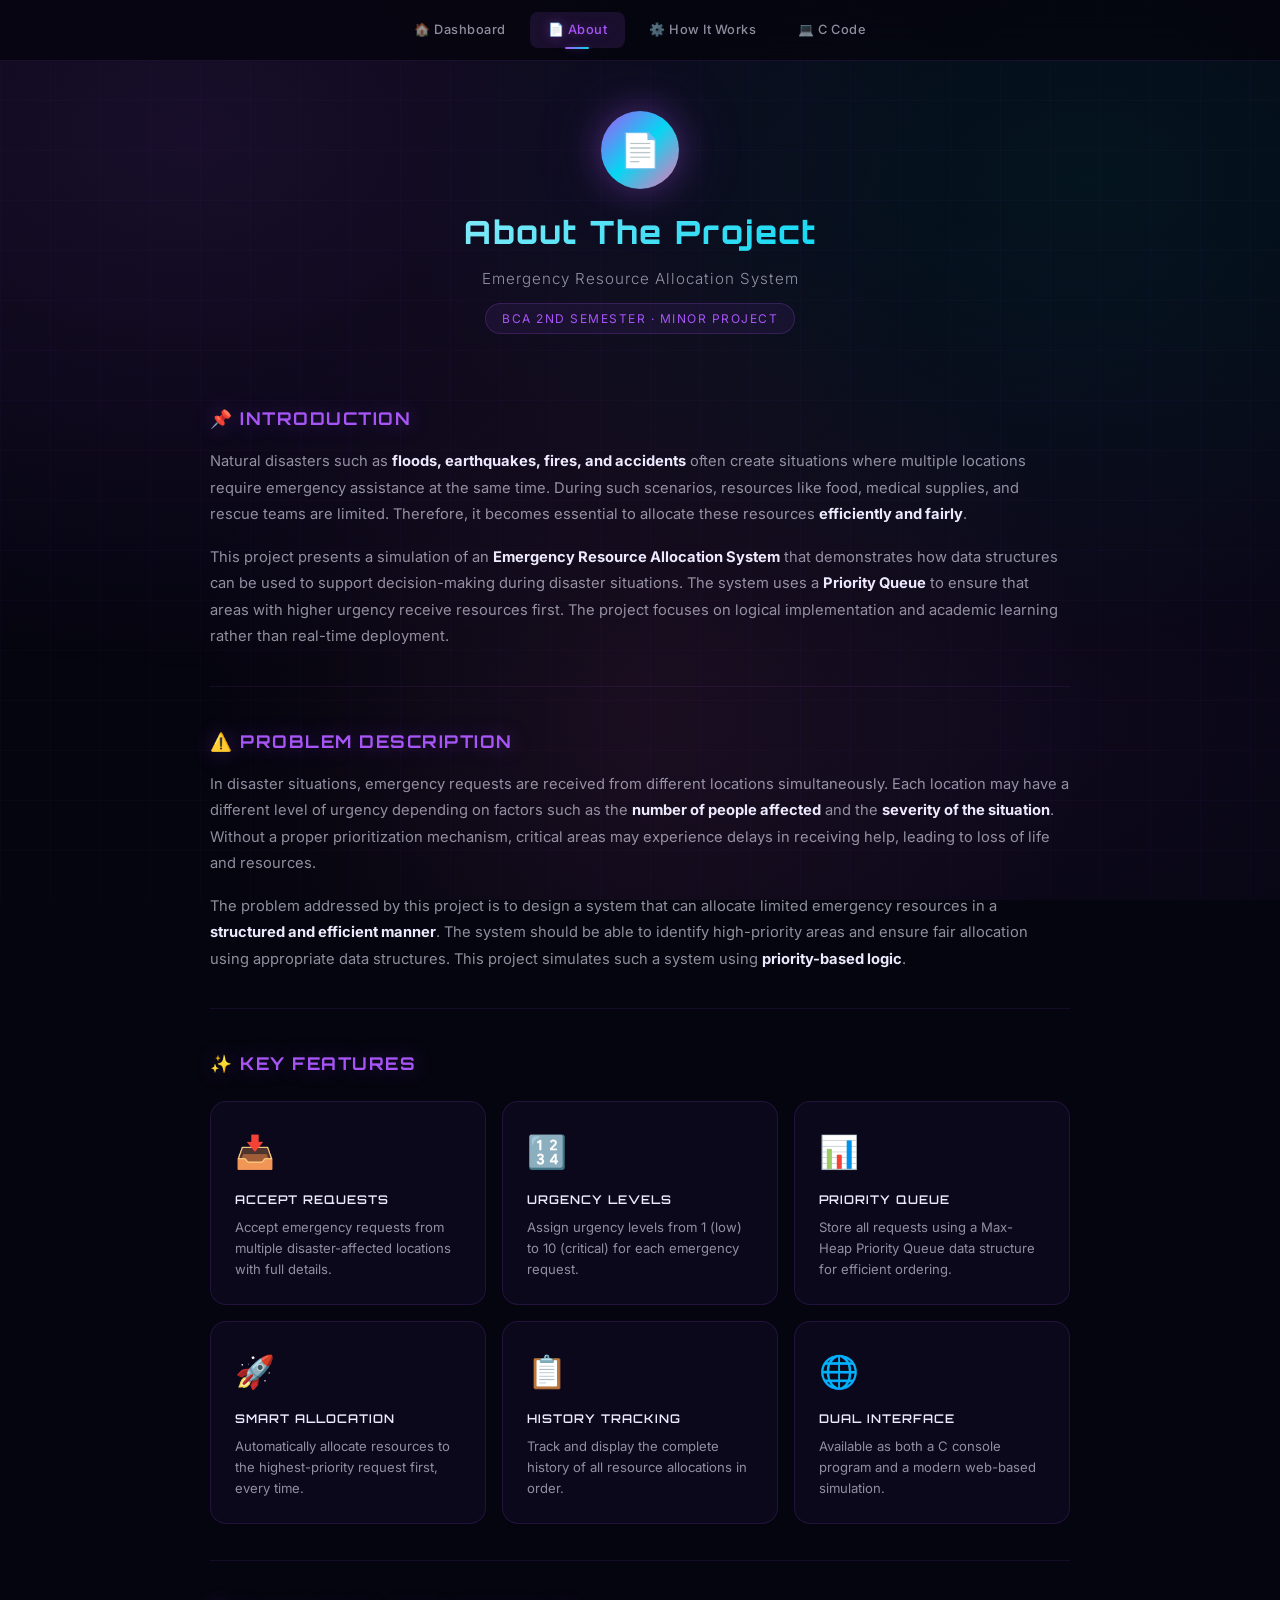
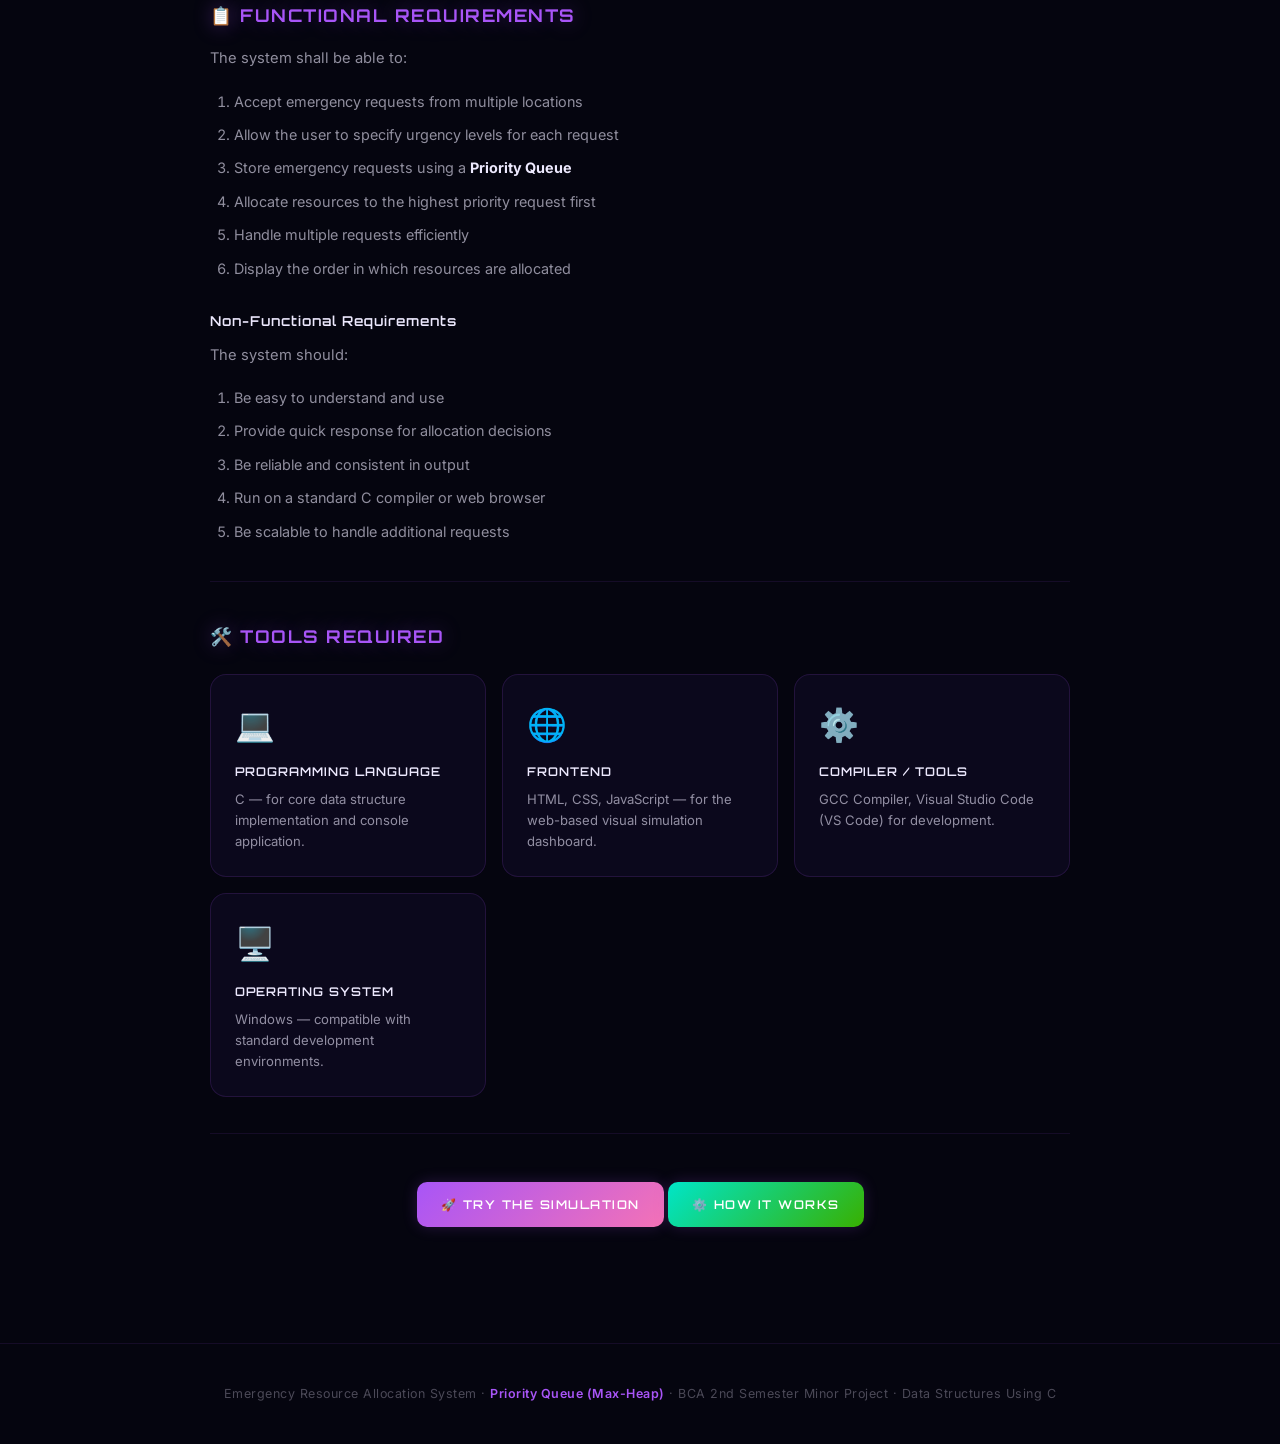
==== web/about.html @ 406c8898 "Initial commit" ====
<!DOCTYPE html>
<html lang="en">
<head>
    <meta charset="UTF-8">
    <meta name="viewport" content="width=device-width, initial-scale=1.0">
    <meta name="description" content="About the Emergency Resource Allocation System — project introduction, problem description, and objectives.">
    <title>About — Emergency Resource Allocation System</title>
    <link rel="stylesheet" href="style.css">
    <link rel="icon" href="data:image/svg+xml,<svg xmlns='http://www.w3.org/2000/svg' viewBox='0 0 100 100'><text y='.9em' font-size='90'>🚨</text></svg>">
</head>
<body>
    <canvas id="cursorCanvas"></canvas>

    <!-- ===== Navbar ===== -->
    <nav class="navbar">
        <a href="index.html" class="navbar__link">🏠 Dashboard</a>
        <a href="about.html" class="navbar__link navbar__link--active">📄 About</a>
        <a href="how-it-works.html" class="navbar__link">⚙️ How It Works</a>
        <a href="code.html" class="navbar__link">💻 C Code</a>
    </nav>

    <!-- ===== Header ===== -->
    <header class="header">
        <div class="header__icon">📄</div>
        <h1 class="header__title">About The Project</h1>
        <p class="header__subtitle">Emergency Resource Allocation System</p>
        <span class="header__badge">BCA 2nd Semester · Minor Project</span>
    </header>

    <!-- ===== Content ===== -->
    <main class="page-content">

        <!-- Introduction -->
        <h2>📌 Introduction</h2>
        <p>
            Natural disasters such as <strong>floods, earthquakes, fires, and accidents</strong> often create situations where multiple locations require emergency assistance at the same time. During such scenarios, resources like food, medical supplies, and rescue teams are limited. Therefore, it becomes essential to allocate these resources <strong>efficiently and fairly</strong>.
        </p>
        <p>
            This project presents a simulation of an <strong>Emergency Resource Allocation System</strong> that demonstrates how data structures can be used to support decision-making during disaster situations. The system uses a <strong>Priority Queue</strong> to ensure that areas with higher urgency receive resources first. The project focuses on logical implementation and academic learning rather than real-time deployment.
        </p>

        <div class="divider"></div>

        <!-- Problem Description -->
        <h2>⚠️ Problem Description</h2>
        <p>
            In disaster situations, emergency requests are received from different locations simultaneously. Each location may have a different level of urgency depending on factors such as the <strong>number of people affected</strong> and the <strong>severity of the situation</strong>. Without a proper prioritization mechanism, critical areas may experience delays in receiving help, leading to loss of life and resources.
        </p>
        <p>
            The problem addressed by this project is to design a system that can allocate limited emergency resources in a <strong>structured and efficient manner</strong>. The system should be able to identify high-priority areas and ensure fair allocation using appropriate data structures. This project simulates such a system using <strong>priority-based logic</strong>.
        </p>

        <div class="divider"></div>

        <!-- Key Features -->
        <h2>✨ Key Features</h2>
        <div class="info-grid">
            <div class="info-card">
                <div class="info-card__icon">📥</div>
                <div class="info-card__title">Accept Requests</div>
                <div class="info-card__text">Accept emergency requests from multiple disaster-affected locations with full details.</div>
            </div>
            <div class="info-card">
                <div class="info-card__icon">🔢</div>
                <div class="info-card__title">Urgency Levels</div>
                <div class="info-card__text">Assign urgency levels from 1 (low) to 10 (critical) for each emergency request.</div>
            </div>
            <div class="info-card">
                <div class="info-card__icon">📊</div>
                <div class="info-card__title">Priority Queue</div>
                <div class="info-card__text">Store all requests using a Max-Heap Priority Queue data structure for efficient ordering.</div>
            </div>
            <div class="info-card">
                <div class="info-card__icon">🚀</div>
                <div class="info-card__title">Smart Allocation</div>
                <div class="info-card__text">Automatically allocate resources to the highest-priority request first, every time.</div>
            </div>
            <div class="info-card">
                <div class="info-card__icon">📋</div>
                <div class="info-card__title">History Tracking</div>
                <div class="info-card__text">Track and display the complete history of all resource allocations in order.</div>
            </div>
            <div class="info-card">
                <div class="info-card__icon">🌐</div>
                <div class="info-card__title">Dual Interface</div>
                <div class="info-card__text">Available as both a C console program and a modern web-based simulation.</div>
            </div>
        </div>

        <div class="divider"></div>

        <!-- Functional Requirements -->
        <h2>📋 Functional Requirements</h2>
        <p>The system shall be able to:</p>
        <ol>
            <li>Accept emergency requests from multiple locations</li>
            <li>Allow the user to specify urgency levels for each request</li>
            <li>Store emergency requests using a <strong>Priority Queue</strong></li>
            <li>Allocate resources to the highest priority request first</li>
            <li>Handle multiple requests efficiently</li>
            <li>Display the order in which resources are allocated</li>
        </ol>

        <h3>Non-Functional Requirements</h3>
        <p>The system should:</p>
        <ol>
            <li>Be easy to understand and use</li>
            <li>Provide quick response for allocation decisions</li>
            <li>Be reliable and consistent in output</li>
            <li>Run on a standard C compiler or web browser</li>
            <li>Be scalable to handle additional requests</li>
        </ol>

        <div class="divider"></div>

        <!-- Tools Used -->
        <h2>🛠️ Tools Required</h2>
        <div class="info-grid">
            <div class="info-card">
                <div class="info-card__icon">💻</div>
                <div class="info-card__title">Programming Language</div>
                <div class="info-card__text">C — for core data structure implementation and console application.</div>
            </div>
            <div class="info-card">
                <div class="info-card__icon">🌐</div>
                <div class="info-card__title">Frontend</div>
                <div class="info-card__text">HTML, CSS, JavaScript — for the web-based visual simulation dashboard.</div>
            </div>
            <div class="info-card">
                <div class="info-card__icon">⚙️</div>
                <div class="info-card__title">Compiler / Tools</div>
                <div class="info-card__text">GCC Compiler, Visual Studio Code (VS Code) for development.</div>
            </div>
            <div class="info-card">
                <div class="info-card__icon">🖥️</div>
                <div class="info-card__title">Operating System</div>
                <div class="info-card__text">Windows — compatible with standard development environments.</div>
            </div>
        </div>

        <div class="divider"></div>

        <!-- CTA -->
        <p style="text-align: center;">
            <a href="index.html" class="btn-cta">🚀 Try the Simulation</a>
            <a href="how-it-works.html" class="btn-cta" style="background: linear-gradient(135deg, var(--clr-safe), #38b000);">⚙️ How It Works</a>
        </p>

    </main>

    <!-- ===== Footer ===== -->
    <footer class="footer">
        <p class="footer__text">
            Emergency Resource Allocation System · 
            <span class="footer__highlight">Priority Queue (Max-Heap)</span> ·
            BCA 2nd Semester Minor Project · Data Structures Using C
        </p>
    </footer>
    <script src="cursor.js"></script>
</body>
</html>
---- web/style.css ----
/* ============================================================
   EMERGENCY RESOURCE ALLOCATION SYSTEM
   Web Frontend — Neon Cyberpunk Design System
   ============================================================ */

@import url('https://fonts.googleapis.com/css2?family=Inter:wght@300;400;500;600;700&family=Orbitron:wght@400;500;600;700;800;900&display=swap');

/* ---- CSS Custom Properties ---- */
:root {
    /* Background */
    --bg-primary: #05050f;
    --bg-secondary: #0a0a1a;
    --bg-card: rgba(15, 10, 35, 0.7);
    --bg-card-hover: rgba(25, 15, 55, 0.85);
    --bg-glass: rgba(120, 80, 255, 0.04);
    --bg-input: rgba(120, 80, 255, 0.08);

    /* Accent Colors */
    --clr-critical: #ff2d78;
    --clr-critical-glow: rgba(255, 45, 120, 0.45);
    --clr-high: #ff6b9d;
    --clr-warning: #ffaa55;
    --clr-moderate: #e9c46a;
    --clr-safe: #00e5c8;
    --clr-low: #00ff88;
    --clr-info: #5b9dff;
    --clr-accent: #a855f7;
    --clr-accent-glow: rgba(168, 85, 247, 0.35);
    --clr-cyan: #06d6f2;
    --clr-cyan-glow: rgba(6, 214, 242, 0.3);
    --clr-neon-pink: #f472b6;

    /* Text */
    --text-primary: #ede9fe;
    --text-secondary: rgba(237, 233, 254, 0.6);
    --text-muted: rgba(237, 233, 254, 0.3);

    /* Borders */
    --border-subtle: rgba(168, 85, 247, 0.1);
    --border-card: rgba(168, 85, 247, 0.15);

    /* Misc */
    --radius-sm: 10px;
    --radius-md: 16px;
    --radius-lg: 22px;
    --shadow-card: 0 8px 40px rgba(100, 50, 200, 0.15), 0 2px 8px rgba(0,0,0,0.4);
    --transition: 0.3s cubic-bezier(0.4, 0, 0.2, 1);
}

/* ---- Reset ---- */
*, *::before, *::after {
    margin: 0;
    padding: 0;
    box-sizing: border-box;
}

html {
    scroll-behavior: smooth;
}

body {
    font-family: 'Inter', -apple-system, BlinkMacSystemFont, sans-serif;
    background: var(--bg-primary);
    color: var(--text-primary);
    min-height: 100vh;
    line-height: 1.6;
    overflow-x: hidden;
}

/* ---- Canvas Cursor Overlay ---- */
#cursorCanvas {
    position: fixed;
    top: 0;
    left: 0;
    width: 100%;
    height: 100%;
    z-index: 9999;
    pointer-events: none;
}

/* ---- Animated Background ---- */
body::before {
    content: '';
    position: fixed;
    top: 0; left: 0;
    width: 100%; height: 100%;
    background:
        radial-gradient(ellipse at 15% 15%, rgba(168, 85, 247, 0.12) 0%, transparent 50%),
        radial-gradient(ellipse at 85% 20%, rgba(6, 214, 242, 0.08) 0%, transparent 45%),
        radial-gradient(ellipse at 50% 80%, rgba(244, 114, 182, 0.07) 0%, transparent 50%),
        radial-gradient(ellipse at 80% 80%, rgba(168, 85, 247, 0.06) 0%, transparent 50%);
    pointer-events: none;
    z-index: 0;
    animation: bgPulse 8s ease-in-out infinite alternate;
}

@keyframes bgPulse {
    0% { opacity: 0.8; }
    100% { opacity: 1; }
}

/* Grid overlay */
body::after {
    content: '';
    position: fixed;
    top: 0; left: 0;
    width: 100%; height: 100%;
    background-image:
        linear-gradient(rgba(168,85,247,0.03) 1px, transparent 1px),
        linear-gradient(90deg, rgba(168,85,247,0.03) 1px, transparent 1px);
    background-size: 50px 50px;
    pointer-events: none;
    z-index: 0;
}

/* ---- Header ---- */
.header {
    position: relative;
    z-index: 1;
    text-align: center;
    padding: 50px 20px 30px;
}

.header__icon {
    display: inline-flex;
    align-items: center;
    justify-content: center;
    width: 78px;
    height: 78px;
    border-radius: 50%;
    background: linear-gradient(135deg, var(--clr-accent), var(--clr-cyan), var(--clr-neon-pink));
    font-size: 34px;
    margin-bottom: 18px;
    animation: pulse-icon 2.5s ease-in-out infinite;
    box-shadow: 0 0 35px var(--clr-accent-glow), 0 0 80px rgba(168,85,247,0.15);
}

@keyframes pulse-icon {
    0%, 100% { transform: scale(1); box-shadow: 0 0 35px var(--clr-accent-glow); }
    50% { transform: scale(1.1); box-shadow: 0 0 60px var(--clr-accent-glow), 0 0 100px rgba(6,214,242,0.15); }
}

.header__title {
    font-family: 'Orbitron', monospace;
    font-size: 2rem;
    font-weight: 800;
    letter-spacing: 2px;
    background: linear-gradient(135deg, #fff 0%, var(--clr-cyan) 35%, var(--clr-accent) 65%, var(--clr-neon-pink) 100%);
    background-size: 200% auto;
    -webkit-background-clip: text;
    -webkit-text-fill-color: transparent;
    background-clip: text;
    animation: titleShimmer 4s ease-in-out infinite alternate;
    margin-bottom: 8px;
}

@keyframes titleShimmer {
    0% { background-position: 0% center; }
    100% { background-position: 200% center; }
}

.header__subtitle {
    font-size: 0.95rem;
    color: var(--text-secondary);
    font-weight: 300;
    letter-spacing: 1px;
}

.header__badge {
    display: inline-block;
    margin-top: 12px;
    padding: 5px 16px;
    border-radius: 20px;
    background: rgba(168, 85, 247, 0.08);
    border: 1px solid rgba(168, 85, 247, 0.2);
    font-size: 0.75rem;
    color: var(--clr-accent);
    letter-spacing: 1.5px;
    text-transform: uppercase;
}

/* ---- Navbar ---- */
.navbar {
    position: sticky;
    top: 0;
    z-index: 100;
    display: flex;
    align-items: center;
    justify-content: center;
    gap: 6px;
    padding: 12px 20px;
    background: rgba(5, 5, 15, 0.85);
    backdrop-filter: blur(20px);
    -webkit-backdrop-filter: blur(20px);
    border-bottom: 1px solid rgba(168, 85, 247, 0.12);
}

.navbar__link {
    text-decoration: none;
    font-family: 'Inter', sans-serif;
    font-size: 0.8rem;
    font-weight: 500;
    color: var(--text-secondary);
    padding: 8px 18px;
    border-radius: 8px;
    transition: var(--transition);
    letter-spacing: 0.5px;
    position: relative;
}

.navbar__link:hover {
    color: var(--clr-cyan);
    background: rgba(6, 214, 242, 0.06);
    text-shadow: 0 0 12px rgba(6, 214, 242, 0.3);
}

.navbar__link--active {
    color: var(--clr-accent);
    background: rgba(168, 85, 247, 0.12);
    text-shadow: 0 0 12px var(--clr-accent-glow);
}

.navbar__link--active::after {
    content: '';
    position: absolute;
    bottom: -1px;
    left: 50%;
    transform: translateX(-50%);
    width: 24px;
    height: 2px;
    background: linear-gradient(90deg, var(--clr-accent), var(--clr-cyan));
    border-radius: 1px;
    box-shadow: 0 0 8px var(--clr-accent-glow);
}

/* ---- Layout ---- */
.app {
    position: relative;
    z-index: 1;
    max-width: 1200px;
    margin: 0 auto;
    padding: 0 20px 60px;
}

/* ---- Content Pages Layout ---- */
.page-content {
    position: relative;
    z-index: 1;
    max-width: 900px;
    margin: 0 auto;
    padding: 40px 20px 60px;
}

.page-content h2 {
    font-family: 'Orbitron', monospace;
    font-size: 1.1rem;
    font-weight: 700;
    letter-spacing: 1.5px;
    color: var(--clr-accent);
    margin-bottom: 16px;
    margin-top: 40px;
    text-transform: uppercase;
    text-shadow: 0 0 20px var(--clr-accent-glow);
}

.page-content h2:first-of-type {
    margin-top: 0;
}

.page-content h3 {
    font-family: 'Orbitron', monospace;
    font-size: 0.85rem;
    font-weight: 600;
    letter-spacing: 1px;
    color: var(--text-primary);
    margin-bottom: 10px;
    margin-top: 28px;
}

.page-content p {
    color: var(--text-secondary);
    font-size: 0.92rem;
    line-height: 1.8;
    margin-bottom: 16px;
}

.page-content ul, .page-content ol {
    color: var(--text-secondary);
    font-size: 0.9rem;
    line-height: 1.9;
    margin-bottom: 16px;
    padding-left: 24px;
}

.page-content li {
    margin-bottom: 6px;
}

.page-content strong {
    color: var(--text-primary);
}

/* Info Grid (for about page) */
.info-grid {
    display: grid;
    grid-template-columns: repeat(auto-fit, minmax(240px, 1fr));
    gap: 16px;
    margin: 24px 0;
}

.info-card {
    background: var(--bg-card);
    border: 1px solid var(--border-card);
    border-radius: var(--radius-md);
    padding: 24px;
    backdrop-filter: blur(20px);
    transition: var(--transition);
}

.info-card:hover {
    transform: translateY(-4px);
    border-color: rgba(168, 85, 247, 0.3);
    box-shadow: 0 12px 40px rgba(168, 85, 247, 0.12), 0 0 20px rgba(6, 214, 242, 0.06);
}

.info-card__icon {
    font-size: 2rem;
    margin-bottom: 12px;
}

.info-card__title {
    font-family: 'Orbitron', monospace;
    font-size: 0.75rem;
    font-weight: 600;
    letter-spacing: 1px;
    text-transform: uppercase;
    color: var(--text-primary);
    margin-bottom: 8px;
}

.info-card__text {
    font-size: 0.82rem;
    color: var(--text-secondary);
    line-height: 1.6;
}

/* Diagram / Visual Blocks */
.diagram-block {
    background: var(--bg-card);
    border: 1px solid var(--border-card);
    border-radius: var(--radius-lg);
    padding: 30px;
    margin: 24px 0;
    backdrop-filter: blur(20px);
    overflow-x: auto;
}

.diagram-block__title {
    font-family: 'Orbitron', monospace;
    font-size: 0.75rem;
    font-weight: 600;
    letter-spacing: 1.5px;
    text-transform: uppercase;
    color: var(--clr-cyan);
    text-shadow: 0 0 12px var(--clr-cyan-glow);
    margin-bottom: 20px;
    text-align: center;
}

/* Heap tree visual */
.heap-visual {
    display: flex;
    flex-direction: column;
    align-items: center;
    gap: 8px;
}

.heap-row {
    display: flex;
    justify-content: center;
    gap: 16px;
}

.heap-node {
    width: 52px;
    height: 52px;
    border-radius: 50%;
    display: flex;
    align-items: center;
    justify-content: center;
    font-family: 'Orbitron', monospace;
    font-size: 1rem;
    font-weight: 700;
    border: 2px solid;
    transition: var(--transition);
}

.heap-node--critical {
    background: rgba(255, 45, 85, 0.15);
    border-color: var(--clr-critical);
    color: var(--clr-critical);
}

.heap-node--high {
    background: rgba(255, 107, 53, 0.15);
    border-color: var(--clr-high);
    color: var(--clr-high);
}

.heap-node--moderate {
    background: rgba(233, 196, 106, 0.15);
    border-color: var(--clr-moderate);
    color: var(--clr-moderate);
}

.heap-node--low {
    background: rgba(56, 176, 0, 0.15);
    border-color: var(--clr-low);
    color: var(--clr-low);
}

.heap-connector {
    text-align: center;
    color: var(--text-muted);
    font-size: 0.8rem;
    letter-spacing: 4px;
}

/* Step cards (how-it-works) */
.steps {
    display: flex;
    flex-direction: column;
    gap: 16px;
    margin: 24px 0;
}

.step {
    display: flex;
    gap: 16px;
    align-items: flex-start;
    padding: 20px;
    background: var(--bg-card);
    border: 1px solid var(--border-card);
    border-radius: var(--radius-md);
    backdrop-filter: blur(20px);
    transition: var(--transition);
}

.step:hover {
    border-color: rgba(255, 255, 255, 0.12);
    transform: translateX(4px);
}

.step__number {
    font-family: 'Orbitron', monospace;
    font-size: 0.85rem;
    font-weight: 700;
    width: 38px;
    height: 38px;
    display: flex;
    align-items: center;
    justify-content: center;
    border-radius: 50%;
    background: rgba(168, 85, 247, 0.15);
    color: var(--clr-accent);
    flex-shrink: 0;
    border: 1px solid rgba(168, 85, 247, 0.3);
    box-shadow: 0 0 10px rgba(168, 85, 247, 0.15);
}

.step__content h4 {
    font-size: 0.9rem;
    font-weight: 600;
    color: var(--text-primary);
    margin-bottom: 4px;
}

.step__content p {
    font-size: 0.82rem;
    color: var(--text-secondary);
    margin-bottom: 0;
}

/* Complexity Table */
.complexity-table {
    width: 100%;
    border-collapse: collapse;
    margin: 20px 0;
    font-size: 0.85rem;
}

.complexity-table th {
    font-family: 'Orbitron', monospace;
    font-size: 0.7rem;
    font-weight: 600;
    letter-spacing: 1px;
    text-transform: uppercase;
    color: var(--clr-cyan);
    text-align: left;
    padding: 12px 16px;
    border-bottom: 1px solid rgba(6, 214, 242, 0.15);
    background: rgba(6, 214, 242, 0.05);
}

.complexity-table td {
    padding: 11px 16px;
    border-bottom: 1px solid var(--border-subtle);
    color: var(--text-secondary);
}

.complexity-table tr:hover td {
    background: rgba(168, 85, 247, 0.04);
    color: var(--text-primary);
}

.complexity-table code {
    font-family: 'Fira Code', 'Consolas', monospace;
    background: rgba(168, 85, 247, 0.12);
    padding: 2px 8px;
    border-radius: 4px;
    font-size: 0.82rem;
    color: var(--clr-accent);
}

/* Code Block */
.code-block {
    background: rgba(10, 10, 20, 0.8);
    border: 1px solid var(--border-card);
    border-radius: var(--radius-md);
    margin: 20px 0;
    overflow: hidden;
}

.code-block__header {
    display: flex;
    align-items: center;
    justify-content: space-between;
    padding: 10px 16px;
    background: rgba(255, 255, 255, 0.03);
    border-bottom: 1px solid var(--border-subtle);
}

.code-block__filename {
    font-family: 'Fira Code', 'Consolas', monospace;
    font-size: 0.75rem;
    color: var(--text-secondary);
}

.code-block__lang {
    font-family: 'Orbitron', monospace;
    font-size: 0.6rem;
    font-weight: 600;
    letter-spacing: 1px;
    text-transform: uppercase;
    color: var(--clr-cyan);
    padding: 2px 8px;
    border-radius: 4px;
    background: rgba(6, 214, 242, 0.1);
}

.code-block pre {
    padding: 20px;
    overflow-x: auto;
    font-family: 'Fira Code', 'Consolas', 'Courier New', monospace;
    font-size: 0.78rem;
    line-height: 1.7;
    color: var(--text-secondary);
    tab-size: 4;
}

.code-block pre::-webkit-scrollbar { height: 4px; }
.code-block pre::-webkit-scrollbar-track { background: transparent; }
.code-block pre::-webkit-scrollbar-thumb { background: var(--border-card); border-radius: 2px; }

/* Syntax highlighting (basic) */
.code-block .kw  { color: #c792ea; }  /* keywords */
.code-block .fn  { color: #82aaff; }  /* functions */
.code-block .str { color: #c3e88d; }  /* strings */
.code-block .num { color: #f78c6c; }  /* numbers */
.code-block .cm  { color: #546e7a; }  /* comments */
.code-block .tp  { color: #ffcb6b; }  /* types */
.code-block .pp  { color: #89ddff; }  /* preprocessor */

/* CTA Link button */
.btn-cta {
    display: inline-flex;
    align-items: center;
    gap: 8px;
    padding: 12px 24px;
    background: linear-gradient(135deg, var(--clr-accent), var(--clr-neon-pink));
    color: #fff;
    text-decoration: none;
    border-radius: var(--radius-sm);
    font-family: 'Orbitron', monospace;
    font-size: 0.75rem;
    font-weight: 600;
    letter-spacing: 1.5px;
    text-transform: uppercase;
    transition: var(--transition);
    margin-top: 12px;
    box-shadow: 0 0 15px rgba(168, 85, 247, 0.2);
}

.btn-cta:hover {
    transform: translateY(-3px);
    box-shadow: 0 6px 30px var(--clr-accent-glow), 0 0 20px rgba(168, 85, 247, 0.2);
}

/* Divider */
.divider {
    height: 1px;
    background: var(--border-subtle);
    margin: 36px 0;
}

.grid {
    display: grid;
    grid-template-columns: 380px 1fr;
    gap: 24px;
    align-items: start;
}

/* ---- Cards ---- */
.card {
    background: var(--bg-card);
    border: 1px solid var(--border-card);
    border-radius: var(--radius-lg);
    backdrop-filter: blur(20px);
    -webkit-backdrop-filter: blur(20px);
    box-shadow: var(--shadow-card);
    overflow: hidden;
    transition: var(--transition);
}

.card:hover {
    background: var(--bg-card-hover);
    border-color: rgba(168, 85, 247, 0.25);
    box-shadow: 0 10px 50px rgba(168, 85, 247, 0.1), 0 0 15px rgba(6, 214, 242, 0.04);
}

.card__header {
    display: flex;
    align-items: center;
    gap: 10px;
    padding: 20px 24px 16px;
    border-bottom: 1px solid var(--border-subtle);
}

.card__header-icon {
    font-size: 1.2rem;
}

.card__header-title {
    font-family: 'Orbitron', monospace;
    font-size: 0.8rem;
    font-weight: 600;
    letter-spacing: 1.5px;
    text-transform: uppercase;
    color: var(--text-primary);
}

.card__body {
    padding: 20px 24px 24px;
}

/* ---- Stats Bar ---- */
.stats-bar {
    display: grid;
    grid-template-columns: repeat(4, 1fr);
    gap: 16px;
    margin-bottom: 24px;
}

.stat-card {
    background: var(--bg-card);
    border: 1px solid var(--border-card);
    border-radius: var(--radius-md);
    padding: 18px;
    text-align: center;
    backdrop-filter: blur(20px);
    transition: var(--transition);
}

.stat-card:hover {
    transform: translateY(-3px);
    border-color: rgba(168, 85, 247, 0.25);
    box-shadow: 0 8px 30px rgba(168, 85, 247, 0.1);
}

.stat-card__icon {
    font-size: 1.5rem;
    margin-bottom: 6px;
}

.stat-card__value {
    font-family: 'Orbitron', monospace;
    font-size: 1.8rem;
    font-weight: 700;
    line-height: 1.2;
}

.stat-card__label {
    font-size: 0.72rem;
    color: var(--text-secondary);
    text-transform: uppercase;
    letter-spacing: 1px;
    margin-top: 2px;
}

.stat-card--pending .stat-card__value { color: var(--clr-warning); }
.stat-card--allocated .stat-card__value { color: var(--clr-safe); }
.stat-card--total .stat-card__value { color: var(--clr-accent); }
.stat-card--urgency .stat-card__value { color: var(--clr-critical); }

/* ---- Form ---- */
.form-group {
    margin-bottom: 16px;
}

.form-group label {
    display: block;
    font-size: 0.78rem;
    font-weight: 500;
    color: var(--text-secondary);
    margin-bottom: 6px;
    text-transform: uppercase;
    letter-spacing: 0.8px;
}

.form-group input,
.form-group select {
    width: 100%;
    padding: 12px 14px;
    background: var(--bg-input);
    border: 1px solid var(--border-card);
    border-radius: var(--radius-sm);
    color: var(--text-primary);
    font-family: 'Inter', sans-serif;
    font-size: 0.9rem;
    transition: var(--transition);
    outline: none;
}

.form-group input:focus,
.form-group select:focus {
    border-color: var(--clr-accent);
    box-shadow: 0 0 0 3px var(--clr-accent-glow), 0 0 15px rgba(168, 85, 247, 0.15);
    background: rgba(168, 85, 247, 0.06);
}

.form-group select option {
    background: #0f0a23;
    color: var(--text-primary);
}

/* Urgency Slider */
.urgency-slider-wrapper {
    position: relative;
}

.urgency-slider {
    -webkit-appearance: none;
    appearance: none;
    width: 100%;
    height: 8px;
    border-radius: 4px;
    background: linear-gradient(to right, var(--clr-cyan), var(--clr-accent), var(--clr-neon-pink), var(--clr-critical));
    outline: none;
    cursor: pointer;
    box-shadow: 0 0 8px rgba(168, 85, 247, 0.3);
}

.urgency-slider::-webkit-slider-thumb {
    -webkit-appearance: none;
    appearance: none;
    width: 22px;
    height: 22px;
    border-radius: 50%;
    background: #fff;
    border: 3px solid var(--clr-accent);
    cursor: pointer;
    box-shadow: 0 2px 12px rgba(168, 85, 247, 0.4), 0 0 6px rgba(168,85,247,0.3);
    transition: var(--transition);
}

.urgency-slider::-webkit-slider-thumb:hover {
    transform: scale(1.15);
}

.urgency-slider::-moz-range-thumb {
    width: 22px;
    height: 22px;
    border-radius: 50%;
    background: #fff;
    border: 3px solid var(--clr-accent);
    cursor: pointer;
}

.urgency-display {
    display: flex;
    justify-content: space-between;
    align-items: center;
    margin-top: 8px;
}

.urgency-value {
    font-family: 'Orbitron', monospace;
    font-size: 1.5rem;
    font-weight: 700;
    transition: color 0.2s;
}

.urgency-label {
    font-size: 0.75rem;
    font-weight: 600;
    padding: 3px 10px;
    border-radius: 12px;
    text-transform: uppercase;
    letter-spacing: 1px;
}

.urgency-label--critical { background: rgba(255,45,120,0.15); color: var(--clr-critical); text-shadow: 0 0 8px var(--clr-critical-glow); }
.urgency-label--high { background: rgba(168,85,247,0.15); color: var(--clr-accent); text-shadow: 0 0 8px var(--clr-accent-glow); }
.urgency-label--moderate { background: rgba(233,196,106,0.15); color: var(--clr-moderate); }
.urgency-label--low { background: rgba(6,214,242,0.15); color: var(--clr-cyan); text-shadow: 0 0 8px var(--clr-cyan-glow); }

/* Submit button */
.btn-submit {
    width: 100%;
    padding: 14px;
    border: none;
    border-radius: var(--radius-sm);
    background: linear-gradient(135deg, var(--clr-accent), #c084fc, var(--clr-neon-pink));
    background-size: 200% auto;
    color: #fff;
    font-family: 'Orbitron', monospace;
    font-size: 0.8rem;
    font-weight: 600;
    letter-spacing: 1.5px;
    text-transform: uppercase;
    cursor: pointer;
    transition: var(--transition);
    margin-top: 8px;
    box-shadow: 0 0 15px rgba(168, 85, 247, 0.2);
}

.btn-submit:hover {
    transform: translateY(-2px);
    box-shadow: 0 6px 30px var(--clr-accent-glow), 0 0 20px rgba(168, 85, 247, 0.2);
    background-position: right center;
}

.btn-submit:active {
    transform: translateY(0);
}

/* ---- Allocate Button ---- */
.allocate-section {
    margin-bottom: 24px;
}

.btn-allocate {
    width: 100%;
    padding: 18px;
    border: 2px solid var(--clr-neon-pink);
    border-radius: var(--radius-md);
    background: linear-gradient(135deg, rgba(244, 114, 182, 0.12), rgba(168, 85, 247, 0.08));
    color: var(--clr-neon-pink);
    font-family: 'Orbitron', monospace;
    font-size: 0.85rem;
    font-weight: 700;
    letter-spacing: 2px;
    text-transform: uppercase;
    cursor: pointer;
    transition: var(--transition);
    position: relative;
    overflow: hidden;
    text-shadow: 0 0 10px rgba(244, 114, 182, 0.3);
}

.btn-allocate::before {
    content: '';
    position: absolute;
    top: 0; left: -100%;
    width: 100%; height: 100%;
    background: linear-gradient(90deg, transparent, rgba(168,85,247,0.15), transparent);
    transition: 0.5s;
}

.btn-allocate:hover::before {
    left: 100%;
}

.btn-allocate:hover {
    background: linear-gradient(135deg, rgba(244, 114, 182, 0.2), rgba(168, 85, 247, 0.15));
    box-shadow: 0 0 30px rgba(244, 114, 182, 0.2), 0 0 60px rgba(168, 85, 247, 0.1);
    transform: translateY(-2px);
}

.btn-allocate:disabled {
    opacity: 0.4;
    cursor: not-allowed;
    border-color: var(--text-muted);
    color: var(--text-muted);
}

.btn-allocate:disabled:hover {
    transform: none;
    box-shadow: none;
    background: linear-gradient(135deg, rgba(244, 114, 182, 0.12), rgba(168, 85, 247, 0.08));
}

/* ---- Queue List ---- */
.queue-list {
    list-style: none;
    display: flex;
    flex-direction: column;
    gap: 10px;
    max-height: 500px;
    overflow-y: auto;
    padding-right: 4px;
}

.queue-list::-webkit-scrollbar { width: 4px; }
.queue-list::-webkit-scrollbar-track { background: transparent; }
.queue-list::-webkit-scrollbar-thumb { background: var(--border-card); border-radius: 2px; }

.queue-item {
    display: flex;
    align-items: center;
    gap: 14px;
    padding: 14px 16px;
    background: var(--bg-glass);
    border: 1px solid var(--border-card);
    border-radius: var(--radius-sm);
    transition: var(--transition);
    animation: slideIn 0.4s cubic-bezier(0.4, 0, 0.2, 1);
}

@keyframes slideIn {
    from { opacity: 0; transform: translateX(-20px); }
    to { opacity: 1; transform: translateX(0); }
}

.queue-item:hover {
    background: rgba(168, 85, 247, 0.06);
    border-color: rgba(168, 85, 247, 0.2);
}

.queue-item__rank {
    font-family: 'Orbitron', monospace;
    font-size: 0.75rem;
    font-weight: 700;
    width: 28px;
    height: 28px;
    display: flex;
    align-items: center;
    justify-content: center;
    border-radius: 50%;
    background: var(--bg-input);
    color: var(--text-secondary);
    flex-shrink: 0;
}

.queue-item__urgency-dot {
    width: 10px;
    height: 10px;
    border-radius: 50%;
    flex-shrink: 0;
}

.queue-item__urgency-dot--critical {
    background: var(--clr-critical);
    box-shadow: 0 0 8px var(--clr-critical-glow);
    animation: dot-pulse 1.5s ease-in-out infinite;
}

@keyframes dot-pulse {
    0%, 100% { box-shadow: 0 0 8px var(--clr-critical-glow); }
    50% { box-shadow: 0 0 16px var(--clr-critical-glow); }
}

.queue-item__urgency-dot--high {
    background: var(--clr-high);
    box-shadow: 0 0 6px rgba(255,107,53,0.3);
}

.queue-item__urgency-dot--moderate {
    background: var(--clr-moderate);
}

.queue-item__urgency-dot--low {
    background: var(--clr-low);
}

.queue-item__info {
    flex: 1;
    min-width: 0;
}

.queue-item__location {
    font-weight: 600;
    font-size: 0.9rem;
    margin-bottom: 2px;
}

.queue-item__meta {
    font-size: 0.75rem;
    color: var(--text-secondary);
}

.queue-item__urgency-badge {
    font-family: 'Orbitron', monospace;
    font-size: 0.85rem;
    font-weight: 700;
    flex-shrink: 0;
}

/* Allocated item animation */
.queue-item--removing {
    animation: flyOut 0.5s cubic-bezier(0.4, 0, 0.2, 1) forwards;
}

@keyframes flyOut {
    to { opacity: 0; transform: translateX(40px) scale(0.95); }
}

/* Empty state */
.empty-state {
    text-align: center;
    padding: 40px 20px;
    color: var(--text-muted);
}

.empty-state__icon {
    font-size: 3rem;
    margin-bottom: 12px;
    opacity: 0.4;
}

.empty-state__text {
    font-size: 0.85rem;
}

/* ---- History ---- */
.history-list {
    list-style: none;
    display: flex;
    flex-direction: column;
    gap: 8px;
    max-height: 300px;
    overflow-y: auto;
    padding-right: 4px;
}

.history-list::-webkit-scrollbar { width: 4px; }
.history-list::-webkit-scrollbar-track { background: transparent; }
.history-list::-webkit-scrollbar-thumb { background: var(--border-card); border-radius: 2px; }

.history-item {
    display: flex;
    align-items: center;
    gap: 12px;
    padding: 12px 14px;
    background: rgba(0, 229, 200, 0.04);
    border: 1px solid rgba(0, 229, 200, 0.12);
    border-radius: var(--radius-sm);
    animation: slideIn 0.4s cubic-bezier(0.4, 0, 0.2, 1);
}

.history-item__order {
    font-family: 'Orbitron', monospace;
    font-size: 0.7rem;
    font-weight: 700;
    color: var(--clr-safe);
    width: 26px;
    height: 26px;
    display: flex;
    align-items: center;
    justify-content: center;
    border-radius: 50%;
    background: rgba(0, 229, 200, 0.12);
    flex-shrink: 0;
}

.history-item__info {
    flex: 1;
    min-width: 0;
}

.history-item__location {
    font-weight: 500;
    font-size: 0.85rem;
}

.history-item__meta {
    font-size: 0.72rem;
    color: var(--text-secondary);
}

.history-item__check {
    color: var(--clr-safe);
    font-size: 1.1rem;
}

/* ---- Toast Notification ---- */
.toast {
    position: fixed;
    bottom: 30px;
    right: 30px;
    padding: 16px 24px;
    border-radius: var(--radius-sm);
    color: #fff;
    font-weight: 500;
    font-size: 0.85rem;
    z-index: 1000;
    animation: toastIn 0.4s ease, toastOut 0.4s ease 2.6s forwards;
    box-shadow: 0 10px 30px rgba(0,0,0,0.4);
}

.toast--success {
    background: linear-gradient(135deg, var(--clr-accent), #c084fc);
    box-shadow: 0 10px 30px rgba(168, 85, 247, 0.3);
}

.toast--allocate {
    background: linear-gradient(135deg, var(--clr-neon-pink), var(--clr-cyan));
    box-shadow: 0 10px 30px rgba(244, 114, 182, 0.3);
}

@keyframes toastIn {
    from { opacity: 0; transform: translateY(20px); }
    to { opacity: 1; transform: translateY(0); }
}

@keyframes toastOut {
    from { opacity: 1; transform: translateY(0); }
    to { opacity: 0; transform: translateY(20px); }
}

/* ---- Footer ---- */
.footer {
    position: relative;
    z-index: 1;
    text-align: center;
    padding: 40px 20px;
    border-top: 1px solid rgba(168, 85, 247, 0.1);
    margin-top: 40px;
}

.footer__text {
    font-size: 0.78rem;
    color: var(--text-muted);
    letter-spacing: 0.5px;
}

.footer__highlight {
    color: var(--clr-accent);
    font-weight: 600;
}

/* ---- Responsive ---- */
@media (max-width: 860px) {
    .grid {
        grid-template-columns: 1fr;
    }

    .stats-bar {
        grid-template-columns: repeat(2, 1fr);
    }

    .header__title {
        font-size: 1.5rem;
    }
}

@media (max-width: 500px) {
    .stats-bar {
        grid-template-columns: 1fr 1fr;
        gap: 10px;
    }

    .stat-card { padding: 14px 10px; }
    .stat-card__value { font-size: 1.4rem; }
    .header__title { font-size: 1.2rem; }
    .card__body { padding: 16px; }
}
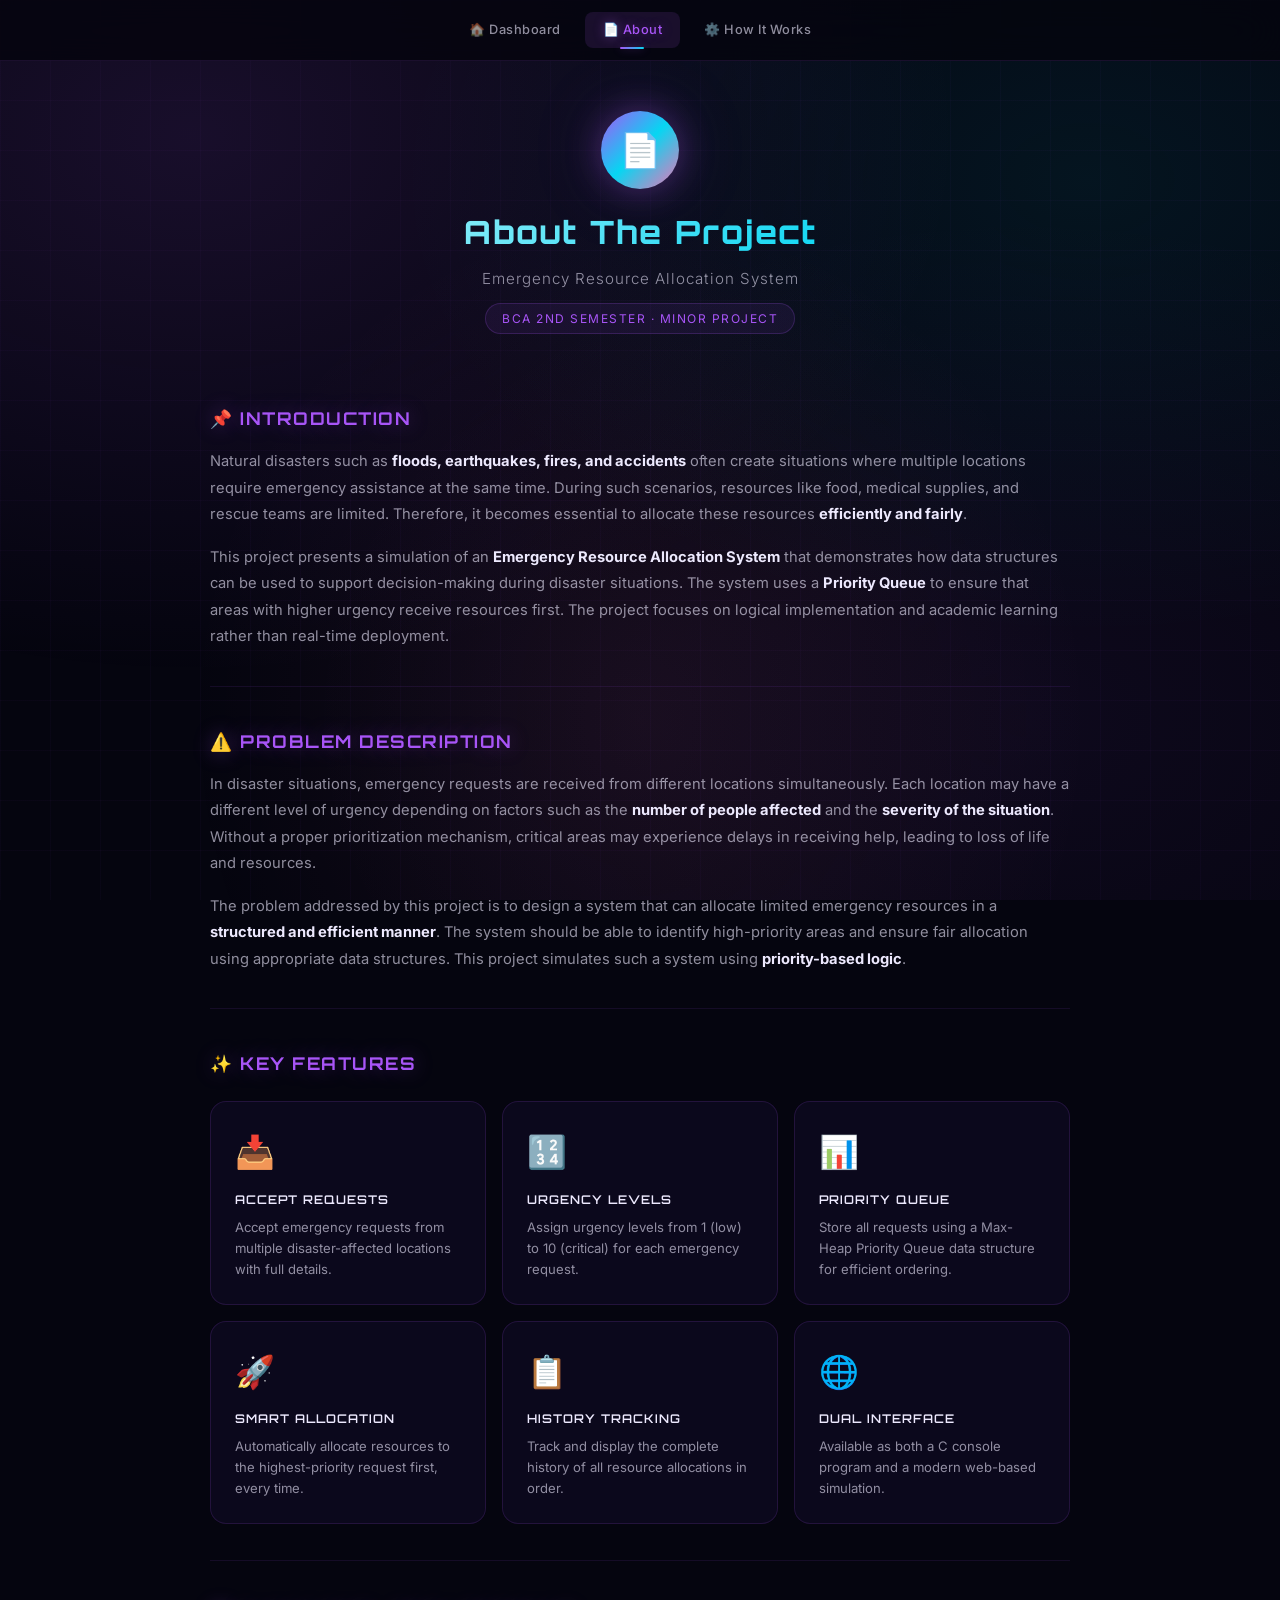
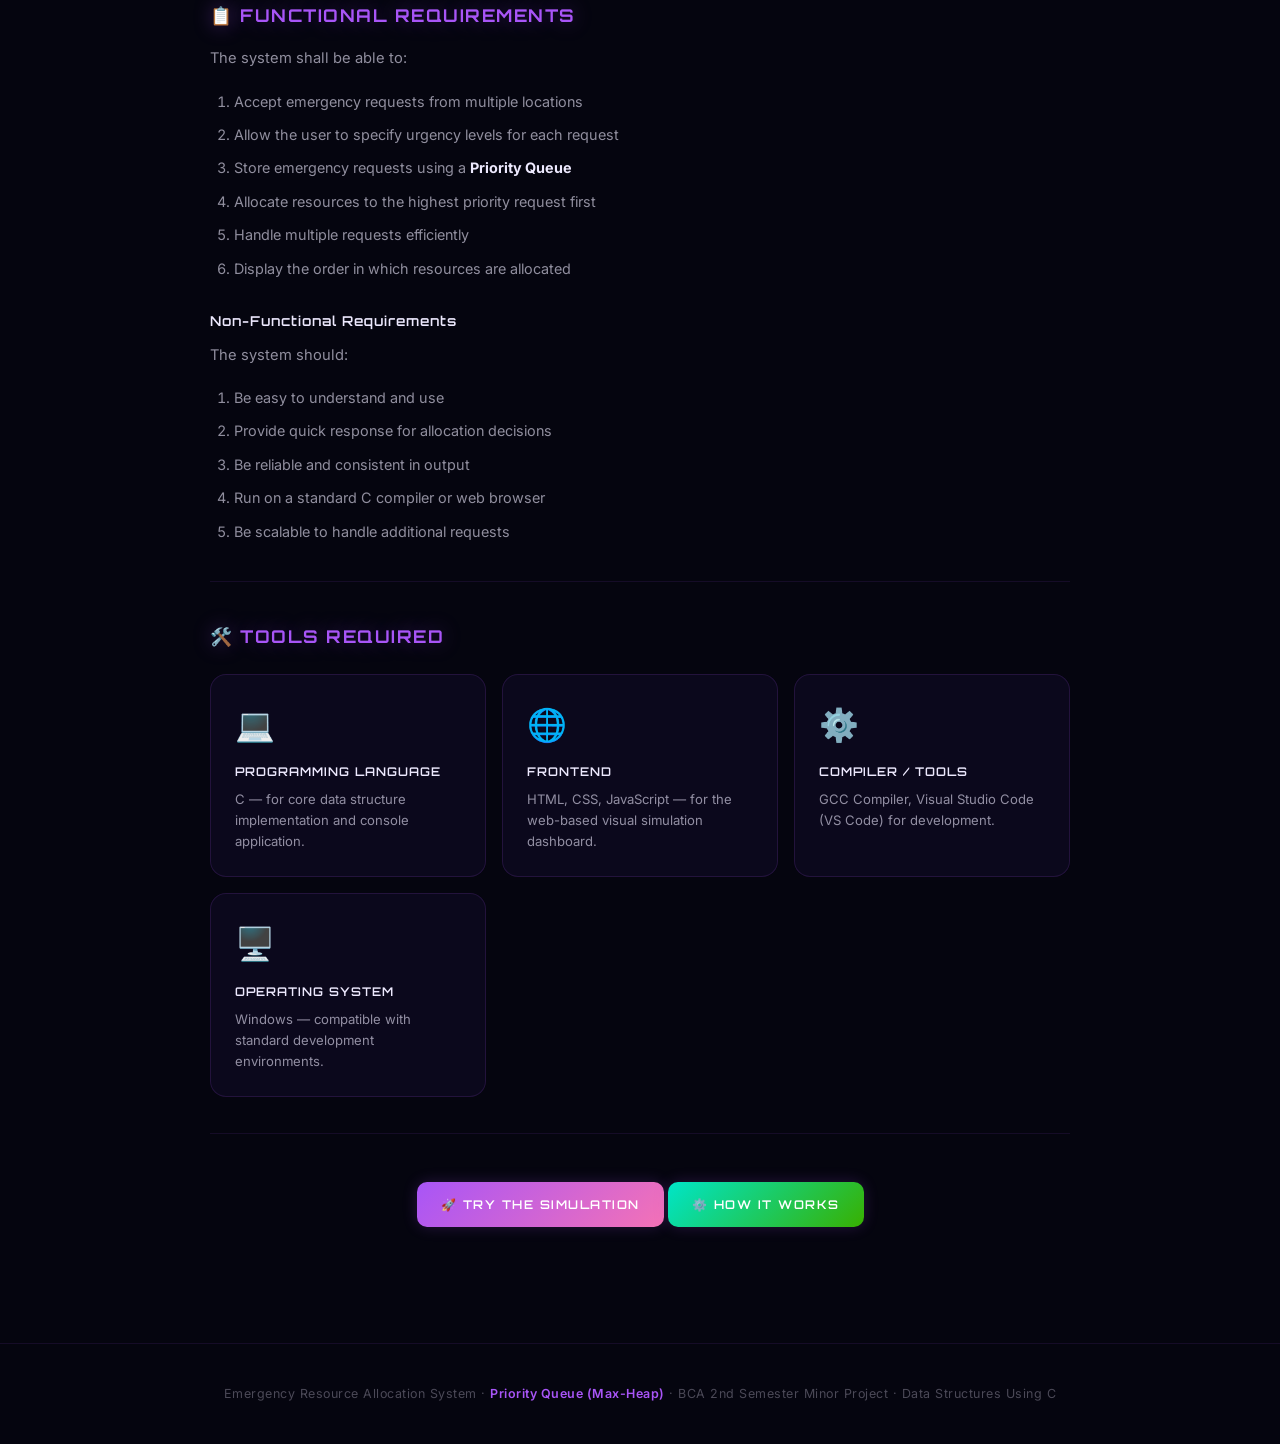
==== commit c38eaa91: "Updated" ====
--- a/web/about.html
+++ b/web/about.html
@@ -16,7 +16,6 @@
         <a href="index.html" class="navbar__link">🏠 Dashboard</a>
         <a href="about.html" class="navbar__link navbar__link--active">📄 About</a>
         <a href="how-it-works.html" class="navbar__link">⚙️ How It Works</a>
-        <a href="code.html" class="navbar__link">💻 C Code</a>
     </nav>
 
     <!-- ===== Header ===== -->
